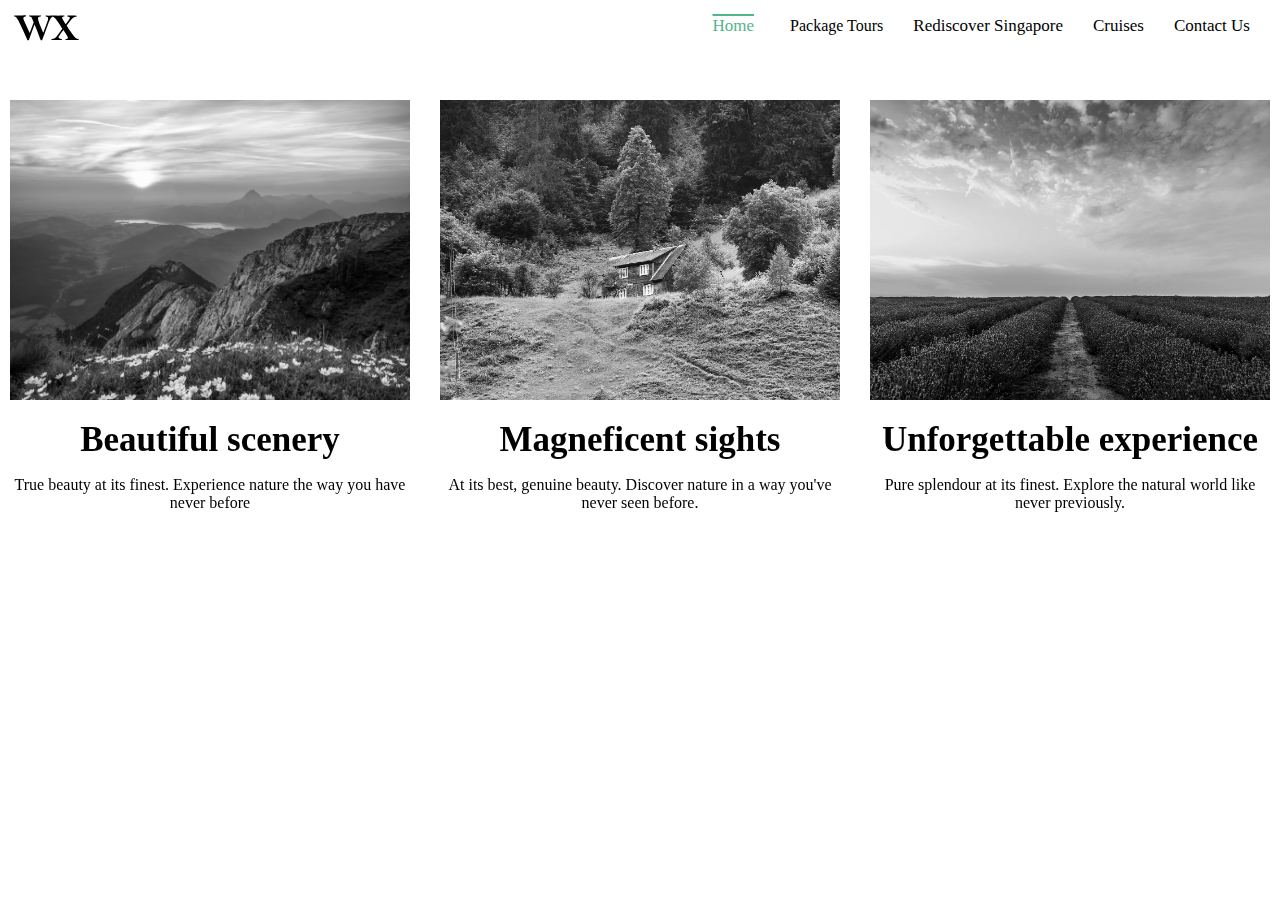
==== index.html @ d517897c "main" ====
<html>

<head>
    <?xml version="1.0" encoding="utf-8"?>
    <meta name="viewport" content="width=device-width, initial-scale=1.0">
    <link rel="stylesheet" href="indexStyle.css">
    <link rel="preconnect" href="https://fonts.googleapis.com">
    <link rel="preconnect" href="https://fonts.gstatic.com" crossorigin>
    <link href="https://fonts.googleapis.com/css2?family=Playfair+Display:wght@500&display=swap" rel="stylesheet">
</head>

<body> 
    <div id="navigation" class="navbar">
        <div class="logo">
            <svg version="1.1" id="Layer_1" xmlns="http://www.w3.org/2000/svg"
                xmlns:xlink="http://www.w3.org/1999/xlink"
                style="enable-background:new 0 0 1366 768; height: 30px; width: 80px;" xml:space="preserve">
                <style type="text/css">
                    .st0 {
                        clip-path: url(#SVGID_00000089570066179789917660000014580533090228112005_);
                    }
                </style>
                <g>
                    <defs>
                        <path id="SVGID_1_" class="svg_shape"
                            d="M18.8,29.2h-1.3l-4.6-10.3c-1.8-4.1-3.3-7.1-4.3-9C7.6,8,6.8,6.8,6.3,6.4s-1-0.7-1.6-0.9
                                C4.3,5.4,4.1,5.2,4.1,4.9c0-0.2,0.1-0.3,0.2-0.4c0.1-0.1,0.5-0.1,1.1-0.1l4.6,0.1c0.6,0,1.3,0,2.3-0.1c1.4-0.1,2.4-0.1,3.2-0.1
                                c0.4,0,0.7,0.2,0.7,0.5c0,0.3-0.3,0.5-0.8,0.6c-0.5,0-1,0.2-1.4,0.6c-0.4,0.3-0.6,0.7-0.6,1.2c0,0.4,0.1,0.9,0.3,1.5
                                c0.2,0.6,1.2,2.8,2.9,6.5l3.1,6.8l4-10.7c-0.3-0.5-0.7-1.5-1.2-2.8c-0.6-1.4-1-2.2-1.3-2.4c-0.3-0.3-0.9-0.4-1.6-0.6
                                c-0.4-0.1-0.6-0.2-0.6-0.5c0-0.2,0.1-0.3,0.2-0.4s0.7-0.1,1.6-0.1l4.4,0.1l3.6-0.1c1.3,0,2,0,2.1,0.1c0.2,0,0.2,0.2,0.2,0.4
                                c0,0.3-0.2,0.5-0.7,0.5c-0.8,0-1.4,0.2-1.8,0.6s-0.6,0.9-0.6,1.4c0,1.5,1.7,6.2,5.2,14.2c0.7-1.7,1.6-4.2,2.8-7.3
                                c1.1-3.1,1.8-4.9,1.9-5.4s0.2-1,0.2-1.4c0-0.7-0.2-1.2-0.6-1.5c-0.4-0.3-0.9-0.5-1.3-0.5c-0.6,0-0.9-0.2-0.9-0.5
                                c0-0.3,0.3-0.5,0.8-0.5l3.1,0.1c1.2,0,2.3,0,3.2-0.1c0.5,0,0.8-0.1,1-0.1c0.5,0,0.7,0.2,0.7,0.5c0,0.3-0.3,0.5-0.8,0.5
                                c-0.5,0-0.9,0.2-1.3,0.4c-0.4,0.2-0.8,0.8-1.4,1.5c-0.5,0.8-1.3,2.5-2.3,5.2l-3.1,8.3l-3.1,8.4h-1.3c-0.3-0.6-1.3-3.3-3.1-8.1
                                c-0.9-2.5-2-5.1-3.2-7.8l-3,8.3L18.8,29.2z M55.8,13.2c2.6-3.3,4-5.3,4-6.1c0-0.4-0.1-0.8-0.4-1c-0.3-0.2-0.8-0.5-1.7-0.6
                                c-0.4-0.1-0.6-0.3-0.6-0.6c0-0.3,0.2-0.5,0.7-0.5c0.3,0,0.8,0,1.4,0.1c0.9,0.1,1.7,0.1,2.3,0.1c0.9,0,2,0,3.5-0.1
                                c0.7,0,1.1-0.1,1.3-0.1c0.6,0,0.9,0.2,0.9,0.5c0,0.3-0.2,0.5-0.7,0.5c-0.8,0-1.7,0.3-2.5,0.8s-1.6,1.1-2.4,2
                                c-0.7,0.8-2.4,2.9-4.9,6.2c1.4,2.4,3,4.9,4.9,7.6c1.8,2.7,3.2,4.3,4.1,4.9c0.9,0.6,1.7,1,2.4,1.1c0.6,0.1,0.9,0.2,0.9,0.6
                                c0,0.3-0.3,0.5-0.9,0.5l-6.8-0.2c-0.9,0-1.8,0-2.6,0.1c-0.8,0-1.3,0.1-1.5,0.1c-0.5,0-0.9,0-1,0c-0.2,0-0.3,0-0.4,0
                                c-0.4,0-0.5-0.2-0.5-0.5c0-0.3,0.2-0.5,0.6-0.5c1.3-0.1,2-0.6,2-1.4c0-0.9-1.5-3.5-4.5-7.8c-3.2,4.2-4.9,6.6-4.9,7.4
                                c0,0.9,1,1.4,2.9,1.7c0.4,0.1,0.6,0.2,0.6,0.5c0,0.4-0.2,0.6-0.7,0.6c-0.2,0-0.8,0-1.7-0.1c-1.1-0.1-2.2-0.1-3.3-0.1
                                c-1,0-1.8,0-2.4,0.1c-0.7,0.1-1.2,0.1-1.5,0.1c-0.7,0-1.1-0.2-1.1-0.6c0-0.3,0.2-0.4,0.6-0.5c1.1-0.1,2-0.4,2.7-0.8
                                c0.7-0.4,1.5-1.2,2.4-2.3c1-1.2,2.7-3.6,5.3-7.2c-3.1-5.1-5.3-8.3-6.5-9.7c-1.2-1.4-2.5-2.2-3.8-2.4c-0.5-0.1-0.7-0.3-0.7-0.6
                                c0-0.4,0.2-0.5,0.7-0.5c0.2,0,0.6,0,1,0.1c0.8,0.1,2.5,0.1,5.1,0.1c1.1,0,2.4,0,4-0.1c0.9,0,1.5-0.1,1.6-0.1c0.7,0,1,0.2,1,0.5
                                s-0.3,0.5-0.8,0.6c-0.3,0-0.7,0.1-1.2,0.3C52.2,5.9,52,6.1,52,6.5c0,0.3,0.3,1,0.8,1.9C53.2,9.3,54.3,10.9,55.8,13.2z"/>
                    </defs>
                    <clipPath class="clipPath" id="SVGID_00000043437017030200569870000007197586265315450005_">
                        <use xlink:href="#SVGID_1_" style="overflow:hidden;" />
                    </clipPath>
                    <path style="clip-path:url(#SVGID_00000043437017030200569870000007197586265315450005_);" d="M72.7,19.1
                            C72.7,47,55.7,30.3,40,30.3S1,51.4,1,23.6S5.5,3.5,21.1,3.5S72.7-8.7,72.7,19.1z" />
                </g>
            </svg>
        </div>

        <div class="nav-list-wrap">
            <ul class="nav-list">
                <li class="li"><a class="a active" href="index.html">Home</a></li>

                <div class="dropdown">
                    <button class="dropdown-btn">Package Tours</button>
                    <div class="dropdown-items">
                        <a class="a" href="#">Tour of Ireland</a>
                        <a class="a" href="#">Bali Delight package</a>
                        <a class="a" href="#">Best of Singapore</a>
                    </div>
                </div>

                <li class="li"><a class="a" href="rediscover.html">Rediscover Singapore</a></li>
                <li class="li"><a class="a" href="#">Cruises</a></li>
                <li class="li"><a class="a" href="contact.html">Contact Us</a></li>
            </ul>
        </div>
    </div>

        <video class="background-vid" autoplay muted loop>
            <source src="Resources/video (720p).mp4" type="video/mp4" />
        </video>
        <img class="index-img" src="Resources/sea.jpg">

    <div class="grid-container">
        <div class="grid-item">
            <img id="image" src="Resources/pexels-simon-berger-1266810.jpg">
            <div class="grid-text">
                <h4 class="h">Beautiful scenery</h4>
                <p>True beauty at its finest. Experience nature the way you have never before</p>
            </div>
        </div>

        <div class="grid-item">
            <img id="image" src="Resources/pexels-oleksandr-p-1172064.jpg">
            <div class="grid-text">
                <h4 class="h">Magneficent sights</h4>
                <p>At its best, genuine beauty. Discover nature in a way you've never seen before.
                </p>
            </div>
        </div>

        <div class="grid-item">
            <img id="image" src="Resources/pexels-david-bartus-1166209.jpg">
            <div class="grid-text">
                <h4 class="h">Unforgettable experience</h4>
                <p class="link">Pure splendour at its finest. Explore the natural world like never previously.</p>
            </div>
        </div>
    </div>

    <div class="footer">
        <h4>@World Xplore</h4>
        <div class="footer-header">
                <a href="#">Legal Stuff</a>
                <a href="#">Privacy Policy</a>
                <a href="#">Security</a>
        </div>
    </div>

</body>

</html>
---- indexStyle.css ----
.navbar {
    display: flex;
    align-items: center;
    z-index: 1;
    position: fixed;
    top: 0;
    left: 0;
    width: 100%;
    background: rgb(255, 255, 255);

    .logo {
        margin-left: 10px;
        width: 500px;
    }

    .logo:hover {
        animation: float 2s infinite;
    }

    .nav-list-wrap {
        width: 100%;

        .nav-list {
            list-style-type: none;
            display: flex;
            float: right;
            text-align: center;

            .li,
            .dropdown-btn {
                padding-right: 30px;
                background: none;
                border: none;
                font: inherit;
                cursor: pointer;
                transition: 0.5s;

                .a {
                    font-size: 17px;
                    color: rgb(0, 0, 0);
                    text-decoration: none;
                    transition: 0.5s;
                }

                .active,
                .a:hover {
                    color: rgb(83, 182, 137);
                    transition: 0.5s;
                    text-decoration: 2px overline;
                }
            }
        }
    }
}


@keyframes float {
    0% {
        transform: translateY(0);
    }

    50% {
        transform: translateY(12px);
    }

    100% {
        transform: translateY(0);
    }
}

.dropdown {
    position: relative;
    display: inline-block;
    justify-content: center;

    .dropdown-items {

        background: rgb(255, 255, 255);
        display: none;
        position: absolute;
        z-index: 1;
        text-align: center;
        padding-top: 16px;
        left: -50;

        .a {
            color: rgb(0, 0, 0);
            text-decoration: none;
            display: block;
            width: 200px;
            height: 30px;
            transition: 0.5s;
            padding: 10px;
            padding-bottom: 0;
        }

        .a:hover {
            color: rgb(255, 255, 255);
            transition: 0.5s;
            background: black;
        }
    }
}

.dropdown:hover .dropdown-items {
    display: block;
}


.dropdown-btn:hover {
    transition: 0.5s;
    color: rgb(83, 182, 137);
    text-decoration: 2px overline;
}



body {
    margin: 0;
    position: relative;
}

.index-img {
    display: none;
}


/* start of grid */
.grid-container {
    margin-top: 100px;
    width: 100%;
    justify-content: center;
    align-items: center;
    gap: 30px;
    display: grid;
    grid-template-columns: auto auto auto;
    display: flex;
    flex-wrap: wrap;

    .grid-item {
        transition: 0.5s;
        background: rgba(255, 255, 255, 0.2);
        width: 400px;
        height: 450px;

        #image {
            object-fit: cover;
            width: 100%;
            height: 300px;
            filter: grayscale(100);
            transition: 0.5s;
        }
    }

    .grid-item:hover {
        transition: 0.5s;
        transform: scale(1.05);
        background: rgba(255, 255, 255, 0.7);

        #image {
            filter: grayscale(0);
            transition: 0.5s;
        }
    }

    .grid-text {
        margin: 0;
        padding: 0;
        width: 100%;
        text-align: center;

        .h {
            font-size: 35px;
            padding-top: 20px;
            margin: 0;
        }
    }
}
/* end of grid */

/* start of footer */
.footer-header {
    display: flex;
    justify-content: center;
    color: rgb(16, 46, 40);
    font-size: larger;
    padding-bottom: 30px;
    padding-top: 10px;
}

.footer h4 {
    text-align: center;
    margin-bottom: 0;
    padding-top: 30px;
    font-size: 30px;
    color: white;
}

.footer-header a {
    padding-right: 10px;
    padding-left: 10px;
    text-decoration: none;
    color: white;
    transition: 0.5s;
    font-size: 15px;
}

.footer-header a:hover {
    color: rgb(83, 182, 137);
    transition: 0.5s;
    text-decoration: underline;
    text-underline-offset: 4px;
}
/* end of footer */

/* start of vid */
.background-vid {
    position: fixed;
    width: 100%;
    height: 100%;
    object-fit: cover;
    z-index: -1;
    top: 0;
}

@media (max-width: 600px) {
    .background-vid {
        display: none;
    }

    .index-img {
        height: 100%;
        width: 100%;
        position: fixed;
        object-fit: cover;
        z-index: -1;
        top: 0;
        display: block;
    }
}
/* end of vid */

/* start of banner */
.pic-wrap {
    .image {
        width: 100%;
        height: 50%;
        object-fit: cover;
        object-position: 100% 70%;
        filter: brightness(50%);
    }
}

.pic-text {
    font-size: 60px;
    position: absolute;
    top: 50;
    text-align: center;
    justify-content: center;
    width: 100%;
    height: 50%;
    color: rgb(255, 255, 255);
}

@media (max-width: 600px) {
    .pic-text {
        font-size: 40px;
    }
}
/* end of banner */
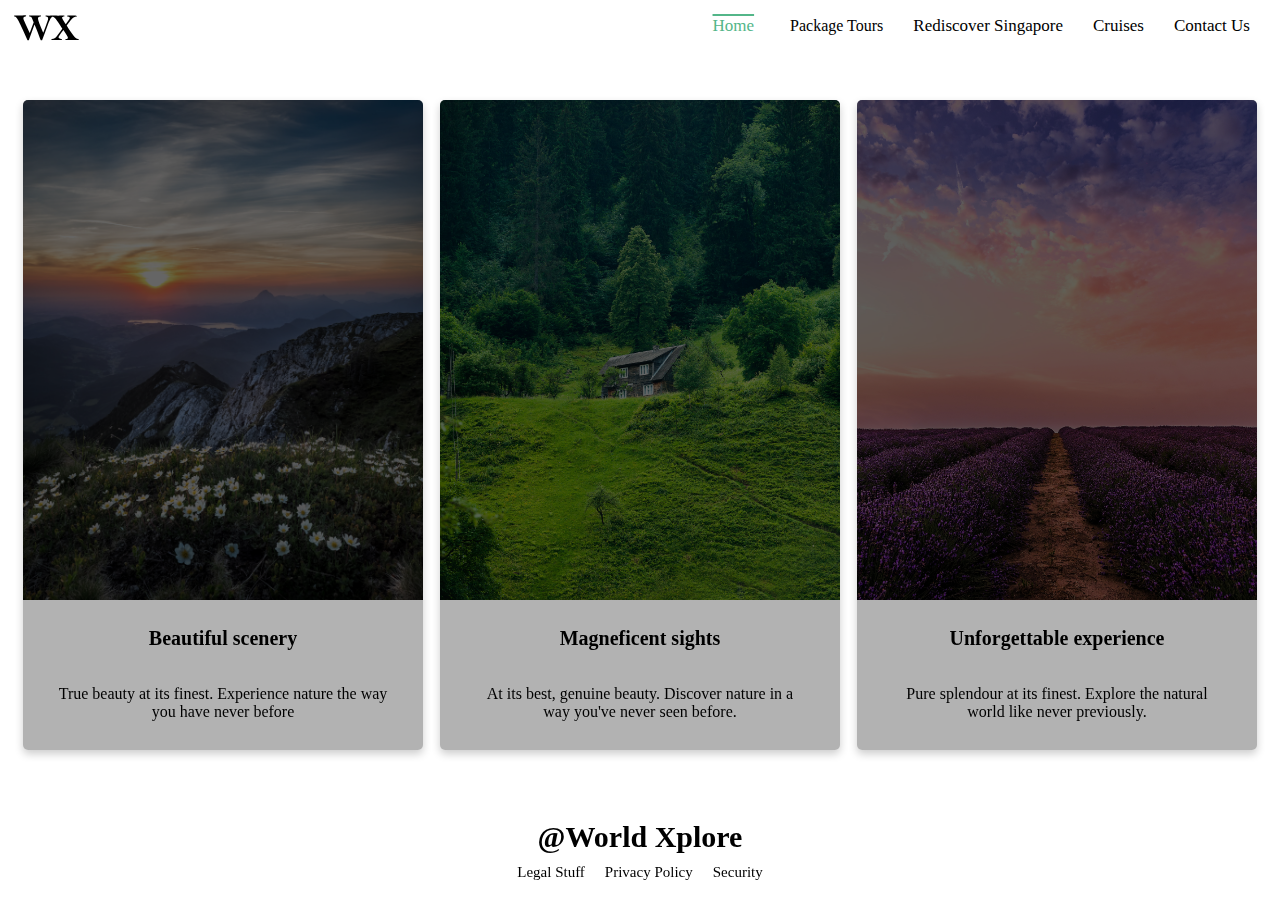
==== commit a92066fb: "main edit" ====
--- a/index.html
+++ b/index.html
@@ -9,7 +9,7 @@
     <link href="https://fonts.googleapis.com/css2?family=Playfair+Display:wght@500&display=swap" rel="stylesheet">
 </head>
 
-<body> 
+<body>
     <div id="navigation" class="navbar">
         <div class="logo">
             <svg version="1.1" id="Layer_1" xmlns="http://www.w3.org/2000/svg"
@@ -42,7 +42,7 @@
                                 c-1,0-1.8,0-2.4,0.1c-0.7,0.1-1.2,0.1-1.5,0.1c-0.7,0-1.1-0.2-1.1-0.6c0-0.3,0.2-0.4,0.6-0.5c1.1-0.1,2-0.4,2.7-0.8
                                 c0.7-0.4,1.5-1.2,2.4-2.3c1-1.2,2.7-3.6,5.3-7.2c-3.1-5.1-5.3-8.3-6.5-9.7c-1.2-1.4-2.5-2.2-3.8-2.4c-0.5-0.1-0.7-0.3-0.7-0.6
                                 c0-0.4,0.2-0.5,0.7-0.5c0.2,0,0.6,0,1,0.1c0.8,0.1,2.5,0.1,5.1,0.1c1.1,0,2.4,0,4-0.1c0.9,0,1.5-0.1,1.6-0.1c0.7,0,1,0.2,1,0.5
-                                s-0.3,0.5-0.8,0.6c-0.3,0-0.7,0.1-1.2,0.3C52.2,5.9,52,6.1,52,6.5c0,0.3,0.3,1,0.8,1.9C53.2,9.3,54.3,10.9,55.8,13.2z"/>
+                                s-0.3,0.5-0.8,0.6c-0.3,0-0.7,0.1-1.2,0.3C52.2,5.9,52,6.1,52,6.5c0,0.3,0.3,1,0.8,1.9C53.2,9.3,54.3,10.9,55.8,13.2z" />
                     </defs>
                     <clipPath class="clipPath" id="SVGID_00000043437017030200569870000007197586265315450005_">
                         <use xlink:href="#SVGID_1_" style="overflow:hidden;" />
@@ -73,46 +73,56 @@
         </div>
     </div>
 
-        <video class="background-vid" autoplay muted loop>
-            <source src="Resources/video (720p).mp4" type="video/mp4" />
-        </video>
-        <img class="index-img" src="Resources/sea.jpg">
+    <video class="background-vid" autoplay muted loop>
+        <source src="Resources/video (720p).mp4" type="video/mp4" />
+    </video>
+    <img class="index-img" src="Resources/sea.jpg">
 
-    <div class="grid-container">
-        <div class="grid-item">
-            <img id="image" src="Resources/pexels-simon-berger-1266810.jpg">
-            <div class="grid-text">
-                <h4 class="h">Beautiful scenery</h4>
-                <p>True beauty at its finest. Experience nature the way you have never before</p>
+    <div class="card-container">
+        <div class="card">
+            <img class="card-img" src="Resources/pexels-simon-berger-1266810.jpg">
+            <div class="card-text">
+                <h4 class="h4">Beautiful scenery</h4>
+                <div class="card-p">
+                    <p class="p">
+                        True beauty at its finest. Experience nature the way you have never before</p>
+                </div>
             </div>
         </div>
 
-        <div class="grid-item">
-            <img id="image" src="Resources/pexels-oleksandr-p-1172064.jpg">
-            <div class="grid-text">
-                <h4 class="h">Magneficent sights</h4>
-                <p>At its best, genuine beauty. Discover nature in a way you've never seen before.
-                </p>
+        <div class="card">
+            <img class="card-img" src="Resources/pexels-oleksandr-p-1172064.jpg">
+            <div class="card-text">
+                <h4 class="h4">Magneficent sights</h4>
+                <div class="card-p">
+                    <p class="p">
+                        At its best, genuine beauty. Discover nature in a way you've never seen before.</p>
+                </div>
             </div>
         </div>
 
-        <div class="grid-item">
-            <img id="image" src="Resources/pexels-david-bartus-1166209.jpg">
-            <div class="grid-text">
-                <h4 class="h">Unforgettable experience</h4>
-                <p class="link">Pure splendour at its finest. Explore the natural world like never previously.</p>
+        <div class="card">
+            <img class="card-img" src="Resources/pexels-david-bartus-1166209.jpg">
+            <div class="card-text">
+                <h4 class="h4">Unforgettable experience</h4>
+                <div class="card-p">
+                    <p class="p">Pure splendour at its finest. Explore the natural world like never previously.</p>
+                </div>
             </div>
         </div>
+
     </div>
+
 
     <div class="footer">
         <h4>@World Xplore</h4>
         <div class="footer-header">
-                <a href="#">Legal Stuff</a>
-                <a href="#">Privacy Policy</a>
-                <a href="#">Security</a>
+            <a href="#">Legal Stuff</a>
+            <a href="#">Privacy Policy</a>
+            <a href="#">Security</a>
         </div>
     </div>
+
 
 </body>
 
--- a/indexStyle.css
+++ b/indexStyle.css
@@ -1,7 +1,7 @@
 .navbar {
     display: flex;
     align-items: center;
-    z-index: 1;
+    z-index: 9999;
     position: fixed;
     top: 0;
     left: 0;
@@ -51,6 +51,10 @@
             }
         }
     }
+}
+
+* {
+    box-sizing: border-box;
 }
 
 
@@ -113,105 +117,16 @@
     text-decoration: 2px overline;
 }
 
-
-
 body {
     margin: 0;
     position: relative;
+    height: 100%;
+    width: 100%;
 }
 
 .index-img {
     display: none;
 }
-
-
-/* start of grid */
-.grid-container {
-    margin-top: 100px;
-    width: 100%;
-    justify-content: center;
-    align-items: center;
-    gap: 30px;
-    display: grid;
-    grid-template-columns: auto auto auto;
-    display: flex;
-    flex-wrap: wrap;
-
-    .grid-item {
-        transition: 0.5s;
-        background: rgba(255, 255, 255, 0.2);
-        width: 400px;
-        height: 450px;
-
-        #image {
-            object-fit: cover;
-            width: 100%;
-            height: 300px;
-            filter: grayscale(100);
-            transition: 0.5s;
-        }
-    }
-
-    .grid-item:hover {
-        transition: 0.5s;
-        transform: scale(1.05);
-        background: rgba(255, 255, 255, 0.7);
-
-        #image {
-            filter: grayscale(0);
-            transition: 0.5s;
-        }
-    }
-
-    .grid-text {
-        margin: 0;
-        padding: 0;
-        width: 100%;
-        text-align: center;
-
-        .h {
-            font-size: 35px;
-            padding-top: 20px;
-            margin: 0;
-        }
-    }
-}
-/* end of grid */
-
-/* start of footer */
-.footer-header {
-    display: flex;
-    justify-content: center;
-    color: rgb(16, 46, 40);
-    font-size: larger;
-    padding-bottom: 30px;
-    padding-top: 10px;
-}
-
-.footer h4 {
-    text-align: center;
-    margin-bottom: 0;
-    padding-top: 30px;
-    font-size: 30px;
-    color: white;
-}
-
-.footer-header a {
-    padding-right: 10px;
-    padding-left: 10px;
-    text-decoration: none;
-    color: white;
-    transition: 0.5s;
-    font-size: 15px;
-}
-
-.footer-header a:hover {
-    color: rgb(83, 182, 137);
-    transition: 0.5s;
-    text-decoration: underline;
-    text-underline-offset: 4px;
-}
-/* end of footer */
 
 /* start of vid */
 .background-vid {
@@ -219,11 +134,11 @@
     width: 100%;
     height: 100%;
     object-fit: cover;
-    z-index: -1;
+    z-index: -999;
     top: 0;
 }
 
-@media (max-width: 600px) {
+@media screen and (max-width: 600px) {
     .background-vid {
         display: none;
     }
@@ -238,6 +153,7 @@
         display: block;
     }
 }
+
 /* end of vid */
 
 /* start of banner */
@@ -262,10 +178,149 @@
     color: rgb(255, 255, 255);
 }
 
-@media (max-width: 600px) {
+@media screen and (max-width: 425px) {
     .pic-text {
         font-size: 40px;
     }
 }
+
 /* end of banner */
 
+
+/* start of index */
+.card-container {
+    display: flex;
+    gap: 17px;
+    justify-content: center;
+    flex-wrap: wrap;
+
+    .card {
+        margin-top: 100px;
+        width: 400px;
+        height: 650px;
+        border-radius: 5px;
+        box-shadow: 0 4px 8px 0 rgba(0, 0, 0, 0.2);
+        transition: 0.5s;
+        filter: brightness(40%);
+        background-color: rgba(255, 255, 255, 0.5);
+
+        .card-img {
+            width: 400px;
+            height: 500px;
+            object-fit: cover;
+            border-radius: 5px 5px 0 0;
+        }
+
+        .card-text {
+            text-align: center;
+
+            .h4 {
+                margin-bottom: 0;
+                font-size: 20px;
+            }
+
+            .p {
+                margin-top: 0;
+                margin: 35px;
+            }
+        }
+    }
+
+    .card:hover {
+        box-shadow: 0 8px 16px 0 rgba(0, 0, 0, 0.2);
+        transition: 0.5s;
+        transform: scale(1.05);
+        filter: brightness(100%);
+    }
+}
+
+@media screen and (max-width: 425px) {
+    .card-container {
+        gap: 17px;
+        justify-content: center;
+        flex-wrap: wrap;
+
+        .card {
+            width: 300px;
+            height: 400px;
+            border-radius: 5px;
+            box-shadow: 0 4px 8px 0 rgba(0, 0, 0, 0.2);
+            transition: 0.5s;
+            filter: brightness(40%);
+
+            .card-img {
+                width: 300px;
+                height: 200px;
+                object-fit: cover;
+                border-radius: 5px 5px 0 0;
+            }
+
+            .card-text {
+                text-align: center;
+
+                .h4 {
+                    margin-bottom: 0;
+                    padding-bottom: 0;
+                    font-size: 20px;
+                    padding: 10px
+                }
+
+                .card-p {
+                    display: -webkit-box;
+                    -webkit-line-clamp: 5;
+                    -webkit-box-orient: vertical;
+                    overflow: hidden;
+
+                    .p {
+                        margin-top: 0;
+                        margin: 35px;
+                    }
+                }
+            }
+        }
+
+        .card:hover {
+            box-shadow: 0 8px 16px 0 rgba(0, 0, 0, 0.2);
+            transition: 0.5s;
+            transform: scale(1.05);
+            filter: brightness(100%);
+        }
+    }
+}
+/* end of index */
+
+/* start of footer */
+.footer-header {
+    display: flex;
+    justify-content: center;
+    color: rgb(16, 46, 40);
+    font-size: larger;
+    padding-bottom: 30px;
+    padding-top: 10px;
+}
+
+.footer h4 {
+    text-align: center;
+    margin-bottom: 0;
+    padding-top: 30px;
+    font-size: 30px;
+    color: black;
+}
+
+.footer-header a {
+    padding-right: 10px;
+    padding-left: 10px;
+    text-decoration: none;
+    color: black;
+    transition: 0.5s;
+    font-size: 15px;
+}
+
+.footer-header a:hover {
+    color: rgb(83, 182, 137);
+    transition: 0.5s;
+    text-decoration: underline;
+    text-underline-offset: 4px;
+}
+
+/* end of footer */